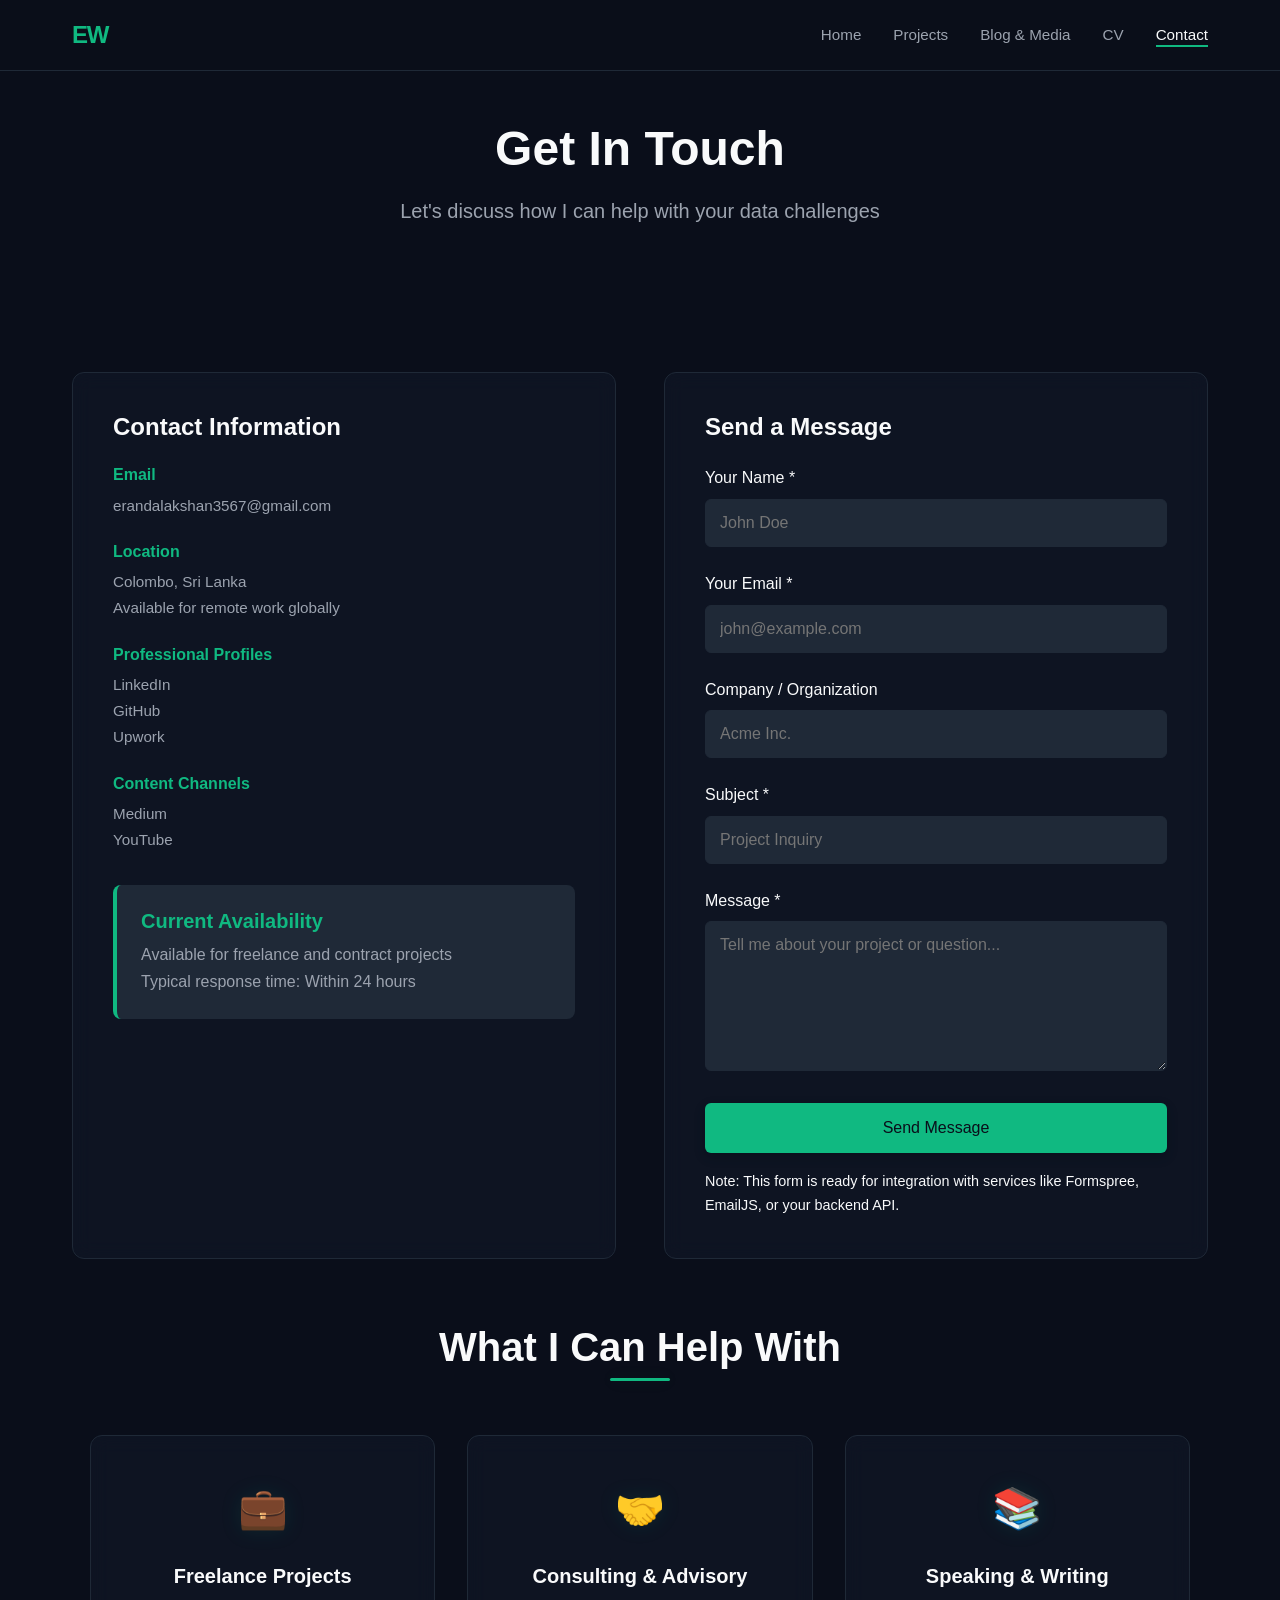
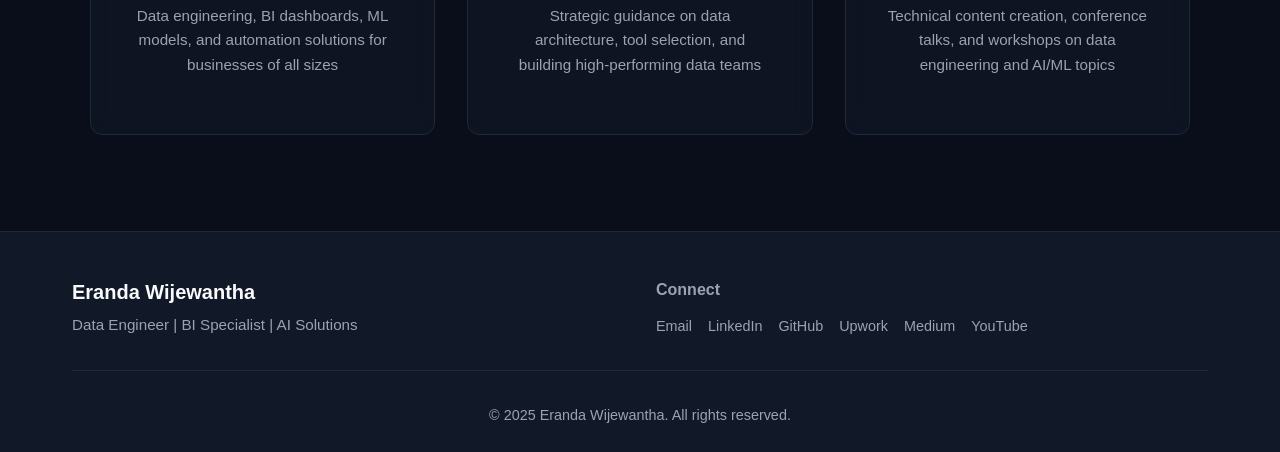
==== contact.html @ c05aec6f "Initial commit: Portfolio website" ====
<!DOCTYPE html>
<html lang="en">
<head>
    <meta charset="UTF-8">
    <meta name="viewport" content="width=device-width, initial-scale=1.0">
    <meta http-equiv="X-UA-Compatible" content="IE=edge">
    <meta name="description" content="Contact Eranda Wijewantha for Business Intelligence, Data Engineering and AI/ML consulting services">
    <meta name="keywords" content="Hire Data Engineer, BI Consultant, Freelance ML Developer">
    <meta name="author" content="Eranda Wijewantha">
    <meta http-equiv="Content-Security-Policy" content="default-src 'self'; style-src 'self' 'unsafe-inline' https://fonts.googleapis.com; font-src 'self' https://fonts.gstatic.com; img-src 'self' data: https:; script-src 'self';">
    <meta http-equiv="X-Content-Type-Options" content="nosniff">
    <meta name="referrer" content="strict-origin-when-cross-origin">

    <title>Eranda Wijewantha | Contact</title>

    <link rel="preconnect" href="https://fonts.googleapis.com">
    <link rel="preconnect" href="https://fonts.gstatic.com" crossorigin>
    <link href="https://fonts.googleapis.com/css2?family=Inter:wght@300;400;500;600;700&display=swap" rel="stylesheet">
    <link rel="stylesheet" href="assets/css/style.css">
    <link rel="icon" type="image/svg+xml" href="assets/images/favicon.svg">
</head>
<body>
    <nav class="navbar">
        <div class="container">
            <a href="index.html" class="logo">EW</a>
            <ul class="nav-menu">
                <li><a href="index.html" class="nav-link">Home</a></li>
                <li><a href="projects.html" class="nav-link">Projects</a></li>
                <li><a href="insights-media.html" class="nav-link">Blog & Media</a></li>
                <li><a href="cv.html" class="nav-link">CV</a></li>
                <li><a href="contact.html" class="nav-link active">Contact</a></li>
            </ul>
        </div>
    </nav>

    <div class="firefly-container">
        <div class="firefly"></div>
        <div class="firefly"></div>
        <div class="firefly"></div>
        <div class="firefly"></div>
        <div class="firefly"></div>
        <div class="firefly"></div>
        <div class="firefly"></div>
        <div class="firefly"></div>
    </div>

    <section class="page-header">
        <div class="container">
            <h1>Get In Touch</h1>
            <p>Let's discuss how I can help with your data challenges</p>
        </div>
    </section>

    <section class="contact-section">
        <div class="container">
            <div class="contact-grid">
                <div class="contact-info">
                    <h3>Contact Information</h3>

                    <div class="contact-item">
                        <h4>Email</h4>
                        <a href="mailto:your.email@example.com">erandalakshan3567@gmail.com</a>
                    </div>

                    <div class="contact-item">
                        <h4>Location</h4>
                        <p>Colombo, Sri Lanka</p>
                        <p class="text-secondary">Available for remote work globally</p>
                    </div>

                    <div class="contact-item">
                        <h4>Professional Profiles</h4>
                        <p><a href="https://www.linkedin.com/in/eranda-wijewantha/" target="_blank" rel="noopener noreferrer">LinkedIn</a></p>
                        <p><a href="https://github.com/erandawijewantha" target="_blank" rel="noopener noreferrer">GitHub</a></p>
                        <p><a href="https://upwork.com/freelancers/YOUR_UPWORK" target="_blank" rel="noopener noreferrer">Upwork</a></p>
                    </div>

                    <div class="contact-item">
                        <h4>Content Channels</h4>
                        <p><a href="https://medium.com/@erandalakshan3567" target="_blank" rel="noopener noreferrer">Medium</a></p>
                        <!-- <p><a href="https://YOUR_SUBSTACK.substack.com" target="_blank" rel="noopener noreferrer">Substack Newsletter</a></p> -->
                        <p><a href="https://www.youtube.com/@erandawi" target="_blank" rel="noopener noreferrer">YouTube</a></p>
                    </div>

                    <div class="availability">
                        <h4>Current Availability</h4>
                        <p>Available for freelance and contract projects</p>
                        <p class="text-secondary">Typical response time: Within 24 hours</p>
                    </div>
                </div>

                <div class="contact-form">
                    <h3>Send a Message</h3>
                    <form action="#" method="POST" id="contactForm">
                        <div class="form-group">
                            <label for="name">Your Name *</label>
                            <input type="text" id="name" name="name" required placeholder="John Doe">
                        </div>

                        <div class="form-group">
                            <label for="email">Your Email *</label>
                            <input type="email" id="email" name="email" required placeholder="john@example.com">
                        </div>

                        <div class="form-group">
                            <label for="company">Company / Organization</label>
                            <input type="text" id="company" name="company" placeholder="Acme Inc.">
                        </div>

                        <div class="form-group">
                            <label for="subject">Subject *</label>
                            <input type="text" id="subject" name="subject" required placeholder="Project Inquiry">
                        </div>

                        <div class="form-group">
                            <label for="message">Message *</label>
                            <textarea id="message" name="message" required placeholder="Tell me about your project or question..."></textarea>
                        </div>

                        <button type="submit" class="btn btn-primary form-submit">Send Message</button>
                    </form>
                    <p style="margin-top: 1rem; font-size: 0.9rem; color: var(--text-secondary);">
                        Note: This form is ready for integration with services like Formspree, EmailJS, or your backend API.
                    </p>
                </div>
            </div>

            <div style="margin-top: 4rem; text-align: center;">
                <h2 class="section-title">What I Can Help With</h2>
                <div class="services-grid">
                    <div class="service-card">
                        <div class="service-icon">💼</div>
                        <h3>Freelance Projects</h3>
                        <p>Data engineering, BI dashboards, ML models, and automation solutions for businesses of all sizes</p>
                    </div>
                    <div class="service-card">
                        <div class="service-icon">🤝</div>
                        <h3>Consulting & Advisory</h3>
                        <p>Strategic guidance on data architecture, tool selection, and building high-performing data teams</p>
                    </div>
                    <div class="service-card">
                        <div class="service-icon">📚</div>
                        <h3>Speaking & Writing</h3>
                        <p>Technical content creation, conference talks, and workshops on data engineering and AI/ML topics</p>
                    </div>
                </div>
            </div>
        </div>
    </section>

    <footer class="footer">
        <div class="container">
            <div class="footer-content">
                <div class="footer-section">
                    <h3>Eranda Wijewantha</h3>
                    <p>Data Engineer | BI Specialist | AI Solutions</p>
                </div>
                <div class="footer-section">
                    <h4>Connect</h4>
                    <div class="social-links">
                        <a href="mailto:your.email@example.com" rel="noopener noreferrer">Email</a>
                        <a href="https://linkedin.com/in/YOUR_LINKEDIN" target="_blank" rel="noopener noreferrer">LinkedIn</a>
                        <a href="https://github.com/YOUR_GITHUB" target="_blank" rel="noopener noreferrer">GitHub</a>
                        <a href="https://upwork.com/freelancers/YOUR_UPWORK" target="_blank" rel="noopener noreferrer">Upwork</a>
                        <a href="https://medium.com/@YOUR_MEDIUM" target="_blank" rel="noopener noreferrer">Medium</a>
                        <!-- <a href="https://YOUR_SUBSTACK.substack.com" target="_blank" rel="noopener noreferrer">Substack</a> -->
                        <a href="https://youtube.com/@YOUR_CHANNEL" target="_blank" rel="noopener noreferrer">YouTube</a>
                    </div>
                </div>
            </div>
            <div class="footer-bottom">
                <p>&copy; 2025 Eranda Wijewantha. All rights reserved.</p>
            </div>
        </div>
    </footer>
</body>
</html>
---- assets/css/style.css ----
/* ==========================================
   RESET & BASE STYLES
   ========================================== */

* {
    margin: 0;
    padding: 0;
    box-sizing: border-box;
}

:root {
    --bg-primary: #0A0E1A;
    --bg-card: #111827;
    --bg-elevated: #1F2937;
    --text-primary: #F9FAFB;
    --text-muted: #9CA3AF;
    --accent-primary: #10B981;
    --accent-secondary: #34D399;
    --border-subtle: #1F2937;
    --shadow-subtle: rgba(16, 185, 129, 0.1);
    --glass-bg: rgba(17, 24, 39, 0.7);
    --transition: all 0.3s cubic-bezier(0.4, 0, 0.2, 1);
}

html {
    scroll-behavior: smooth;
}

body {
    font-family: 'Inter', -apple-system, BlinkMacSystemFont, 'Segoe UI', sans-serif;
    background-color: var(--bg-primary);
    color: var(--text-primary);
    line-height: 1.6;
    font-size: 16px;
    overflow-x: hidden;
}

::selection {
    background-color: var(--accent-green);
    color: var(--bg-primary);
}

/* ==========================================
   TYPOGRAPHY
   ========================================== */

h1, h2, h3, h4, h5, h6 {
    font-weight: 600;
    line-height: 1.2;
    color: var(--text-primary);
}

h1 { font-size: 3rem; }
h2 { font-size: 2.25rem; }
h3 { font-size: 1.5rem; }
h4 { font-size: 1.25rem; }

p {
    color: var(--text-muted);
    line-height: 1.7;
}

a {
    color: var(--accent-primary);
    text-decoration: none;
    transition: var(--transition);
}

a:hover {
    color: var(--accent-secondary);
}

a:focus {
    outline: 2px solid var(--accent-primary);
    outline-offset: 2px;
}

/* ==========================================
   LAYOUT
   ========================================== */

.container {
    max-width: 1200px;
    margin: 0 auto;
    padding: 0 2rem;
}

section {
    padding: 6rem 0;
}

.text-center {
    text-align: center;
}

/* ==========================================
   NAVIGATION
   ========================================== */

.navbar {
    position: fixed;
    top: 0;
    left: 0;
    right: 0;
    background-color: rgba(11, 15, 26, 0.95);
    backdrop-filter: blur(10px);
    border-bottom: 1px solid var(--border-subtle);
    padding: 1rem 0;
    z-index: 1000;
}

.navbar .container {
    display: flex;
    justify-content: space-between;
    align-items: center;
}

.logo {
    font-size: 1.5rem;
    font-weight: 700;
    color: var(--accent-primary);
    letter-spacing: -0.05em;
}

.logo:hover {
    color: var(--accent-secondary);
}

.nav-menu {
    display: flex;
    list-style: none;
    gap: 2rem;
}

.nav-link {
    color: var(--text-muted);
    font-weight: 500;
    font-size: 0.95rem;
    position: relative;
}

.nav-link.active,
.nav-link:hover {
    color: var(--text-primary);
}

.nav-link::after {
    content: '';
    position: absolute;
    bottom: -4px;
    left: 0;
    width: 0;
    height: 2px;
    background-color: var(--accent-primary);
    transition: width 0.3s ease;
}

.nav-link:hover::after,
.nav-link.active::after {
    width: 100%;
}

/* ==========================================
   BUTTONS
   ========================================== */

.btn {
    display: inline-block;
    padding: 0.875rem 2rem;
    font-weight: 500;
    border-radius: 6px;
    transition: var(--transition);
    cursor: pointer;
    border: 2px solid transparent;
    font-size: 1rem;
}

.btn-primary {
    background-color: var(--accent-primary);
    color: var(--bg-primary);
    box-shadow: 0 4px 12px rgba(0, 0, 0, 0.2);
}

.btn-primary:hover {
    background-color: var(--accent-secondary);
    box-shadow: 0 6px 16px rgba(0, 0, 0, 0.25);
    transform: translateY(-2px);
}

.btn-secondary {
    background-color: transparent;
    border: 2px solid var(--accent-primary);
    color: var(--accent-primary);
}

.btn-secondary:hover {
    background-color: var(--accent-primary);
    color: var(--bg-primary);
    box-shadow: 0 4px 12px rgba(0, 0, 0, 0.2);
}

.btn-outline {
    background-color: transparent;
    border: 2px solid var(--border-subtle);
    color: var(--text-primary);
}

.btn-outline:hover {
    border-color: var(--accent-primary);
    color: var(--accent-primary);
    background-color: rgba(16, 185, 129, 0.05);
}

/* ==========================================
   FIREFLY ANIMATION
   ========================================== */

.firefly-container {
    position: fixed;
    top: 0;
    left: 0;
    width: 100%;
    height: 100%;
    pointer-events: none;
    z-index: 1;
    overflow: hidden;
}

.firefly {
    position: absolute;
    width: 4px;
    height: 4px;
    background-color: var(--accent-primary);
    border-radius: 50%;
    box-shadow: 0 0 8px var(--accent-primary);
    opacity: 0;
    animation: float 15s infinite ease-in-out;
}

.firefly:nth-child(1) {
    left: 10%;
    animation-delay: 0s;
    animation-duration: 12s;
}

.firefly:nth-child(2) {
    left: 30%;
    animation-delay: 2s;
    animation-duration: 15s;
}

.firefly:nth-child(3) {
    left: 50%;
    animation-delay: 4s;
    animation-duration: 18s;
}

.firefly:nth-child(4) {
    left: 70%;
    animation-delay: 1s;
    animation-duration: 14s;
}

.firefly:nth-child(5) {
    left: 90%;
    animation-delay: 3s;
    animation-duration: 16s;
}

.firefly:nth-child(6) {
    left: 20%;
    animation-delay: 5s;
    animation-duration: 13s;
}

.firefly:nth-child(7) {
    left: 60%;
    animation-delay: 6s;
    animation-duration: 17s;
}

.firefly:nth-child(8) {
    left: 80%;
    animation-delay: 7s;
    animation-duration: 19s;
}

@keyframes float {
    0%, 100% {
        transform: translateY(100vh) translateX(0);
        opacity: 0;
    }
    10% {
        opacity: 1;
    }
    90% {
        opacity: 1;
    }
    50% {
        transform: translateY(-10vh) translateX(80px);
        opacity: 0.9;
    }
}

/* ==========================================
   HERO SECTION
   ========================================== */

.hero {
    min-height: 100vh;
    display: flex;
    align-items: center;
    justify-content: center;
    position: relative;
    padding-top: 80px;
}

.hero-content {
    text-align: center;
    max-width: 900px;
    margin: 0 auto;
    z-index: 10;
}

.profile-photo {
    width: 120px;
    height: 120px;
    border-radius: 50%;
    border: 3px solid var(--accent-primary);
    box-shadow: 0 0 20px var(--shadow-subtle);
    object-fit: cover;
    transition: var(--transition);
    margin-bottom: 1.5rem;
}

.profile-photo:hover {
    transform: scale(1.05);
    box-shadow: 0 0 30px rgba(16, 185, 129, 0.25);
}

.hero-title {
    font-size: 4rem;
    font-weight: 700;
    margin-bottom: 1rem;
    color: var(--text-primary);
}

.hero-title span {
    color: var(--accent-primary);
}

.hero-subtitle {
    font-size: 1.5rem;
    color: var(--text-muted);
    margin-bottom: 1.5rem;
    font-weight: 400;
}

.hero-value-prop {
    font-size: 1.25rem;
    color: var(--text-primary);
    margin-bottom: 1rem;
    font-weight: 500;
}

.hero-experience {
    font-size: 1.1rem;
    color: var(--accent-primary);
    margin-bottom: 3rem;
    font-weight: 400;
}

.hero-tagline {
    font-size: 1.25rem;
    color: var(--accent-primary);
    margin-bottom: 3rem;
    font-style: italic;
    font-weight: 300;
}

.hero-cta {
    display: flex;
    gap: 1.5rem;
    justify-content: center;
    flex-wrap: wrap;
}

/* ==========================================
   SECTION TITLE
   ========================================== */

.section-title {
    text-align: center;
    margin-bottom: 4rem;
    font-size: 2.5rem;
    position: relative;
    display: inline-block;
    width: 100%;
}

.section-title::after {
    content: '';
    position: absolute;
    bottom: -10px;
    left: 50%;
    transform: translateX(-50%);
    width: 60px;
    height: 3px;
    background: var(--accent-primary);
    border-radius: 2px;
    box-shadow: 0 0 15px var(--shadow-subtle);
}

/* ==========================================
   SERVICES SECTION
   ========================================== */

.services {
    background-color: var(--bg-primary);
}

.services-grid {
    display: grid;
    grid-template-columns: repeat(3, 1fr);
    gap: 2rem;
    max-width: 1100px;
    margin: 0 auto;
    align-items: stretch;
}

@media (max-width: 768px) {
    .services-grid {
        grid-template-columns: 1fr;
    }
}

.service-card {
    background: var(--glass-bg);
    backdrop-filter: blur(10px);
    -webkit-backdrop-filter: blur(10px);
    padding: 2.5rem;
    border-radius: 12px;
    border: 1px solid var(--border-subtle);
    transition: var(--transition);
    display: flex;
    flex-direction: column;
    min-height: 300px;
}

.service-card:hover {
    transform: translateY(-5px);
    box-shadow: 0 8px 32px var(--shadow-subtle);
    border-color: var(--accent-primary);
}

.service-icon {
    font-size: 2.5rem;
    margin-bottom: 1.5rem;
    filter: drop-shadow(0 0 10px var(--shadow-subtle));
}

.service-card h3 {
    margin-bottom: 1rem;
    font-size: 1.25rem;
    color: var(--text-primary);
}

.service-card p {
    font-size: 0.95rem;
    line-height: 1.6;
    color: var(--text-muted);
}

/* ==========================================
   TECH STACK SECTION
   ========================================== */

.tech-stack {
    background-color: var(--bg-card);
}

.tech-grid {
    display: grid;
    grid-template-columns: repeat(auto-fit, minmax(120px, 1fr));
    gap: 1rem;
    max-width: 900px;
    margin: 0 auto;
}

.tech-item {
    background: var(--glass-bg);
    backdrop-filter: blur(10px);
    padding: 1rem;
    border-radius: 8px;
    text-align: center;
    font-weight: 500;
    border: 1px solid var(--border-subtle);
    transition: var(--transition);
    font-size: 0.9rem;
    color: var(--text-muted);
}

.tech-item:hover {
    border-color: var(--accent-primary);
    color: var(--accent-primary);
    box-shadow: 0 0 20px var(--shadow-subtle);
    transform: scale(1.05);
}

/* ==========================================
   PROJECTS SECTION
   ========================================== */

.featured-projects {
    background-color: var(--bg-primary);
}

.projects-grid {
    display: grid;
    grid-template-columns: repeat(auto-fit, minmax(320px, 1fr));
    gap: 2rem;
    margin-bottom: 3rem;
}

.project-card {
    background: var(--glass-bg);
    backdrop-filter: blur(10px);
    border: 1px solid var(--border-subtle);
    border-radius: 12px;
    padding: 2rem;
    transition: var(--transition);
    display: flex;
    flex-direction: column;
    height: 100%;
}

.project-card:hover {
    transform: translateY(-5px);
    box-shadow: 0 8px 32px var(--shadow-subtle);
    border-color: var(--accent-primary);
}

.project-card h3 {
    margin-bottom: 1rem;
    font-size: 1.5rem;
    color: var(--text-primary);
}

.project-description {
    margin-bottom: 1.5rem;
    min-height: 3em;
    color: var(--text-muted);
}

.project-tags {
    display: flex;
    flex-wrap: wrap;
    gap: 0.5rem;
    margin-bottom: 1.5rem;
}

.tag {
    background-color: var(--bg-elevated);
    color: var(--text-muted);
    padding: 0.4rem 0.8rem;
    border-radius: 4px;
    font-size: 0.85rem;
    border: 1px solid var(--border-subtle);
}

.project-links {
    display: flex;
    gap: 1rem;
    flex-wrap: wrap;
    margin-top: auto;
}

.project-link {
    color: var(--accent-primary);
    font-weight: 500;
    display: inline-flex;
    align-items: center;
    gap: 0.5rem;
    transition: var(--transition);
}

.project-link:hover {
    gap: 0.75rem;
    text-shadow: 0 0 10px var(--shadow-subtle);
}

/* ==========================================
   FOOTER
   ========================================== */

.footer {
    background-color: var(--bg-card);
    border-top: 1px solid var(--border-subtle);
    padding: 3rem 0 1.5rem;
}

.footer-content {
    display: grid;
    grid-template-columns: repeat(auto-fit, minmax(250px, 1fr));
    gap: 2rem;
    margin-bottom: 2rem;
}

.footer-section h3 {
    margin-bottom: 0.5rem;
    font-size: 1.25rem;
    color: var(--text-primary);
}

.footer-section h4 {
    margin-bottom: 1rem;
    color: var(--text-muted);
    font-size: 1rem;
}

.footer-section p {
    font-size: 0.95rem;
    color: var(--text-muted);
}

.social-links {
    display: flex;
    flex-wrap: wrap;
    gap: 1rem;
}

.social-links a {
    color: var(--text-muted);
    font-size: 0.9rem;
    transition: var(--transition);
}

.social-links a:hover {
    color: var(--accent-primary);
    text-shadow: 0 0 10px var(--shadow-subtle);
}

.footer-bottom {
    text-align: center;
    padding-top: 2rem;
    border-top: 1px solid var(--border-subtle);
}

.footer-bottom p {
    font-size: 0.9rem;
    color: var(--text-muted);
}

/* ==========================================
   ABOUT PAGE
   ========================================== */

.page-header {
    padding-top: 120px;
    padding-bottom: 3rem;
    text-align: center;
}

.page-header h1 {
    font-size: 3rem;
    margin-bottom: 1rem;
    color: var(--text-primary);
}

.page-header p {
    font-size: 1.25rem;
    max-width: 700px;
    margin: 0 auto;
    color: var(--text-muted);
}

.about-content {
    display: grid;
    grid-template-columns: 1fr 2fr;
    gap: 4rem;
    align-items: start;
}

.about-image {
    text-align: center;
}

.profile-image {
    width: 250px;
    height: 250px;
    border-radius: 50%;
    border: 3px solid var(--accent-primary);
    box-shadow: 0 0 30px var(--shadow-subtle);
    object-fit: cover;
    filter: grayscale(100%);
    transition: var(--transition);
}

.profile-image:hover {
    filter: grayscale(0%);
    box-shadow: 0 0 50px var(--shadow-subtle);
}

.about-text h2 {
    margin-bottom: 1.5rem;
    font-size: 2rem;
    color: var(--text-primary);
}

.about-text h3 {
    margin-top: 2.5rem;
    margin-bottom: 1rem;
    color: var(--accent-primary);
}

.about-text p {
    margin-bottom: 1.5rem;
    color: var(--text-muted);
}

.about-text ul {
    list-style: none;
    margin-bottom: 1.5rem;
}

.about-text ul li {
    padding: 0.5rem 0;
    padding-left: 1.5rem;
    position: relative;
    color: var(--text-muted);
}

.about-text ul li::before {
    content: '▹';
    position: absolute;
    left: 0;
    color: var(--accent-primary);
    font-weight: bold;
    text-shadow: 0 0 10px var(--shadow-subtle);
}

.timeline {
    margin-top: 3rem;
}

.timeline-item {
    padding-left: 2rem;
    border-left: 2px solid var(--border-subtle);
    margin-bottom: 2rem;
    position: relative;
}

.timeline-item::before {
    content: '';
    position: absolute;
    left: -6px;
    top: 0;
    width: 10px;
    height: 10px;
    background-color: var(--accent-primary);
    border-radius: 50%;
    box-shadow: 0 0 15px var(--accent-primary);
}

.timeline-item h4 {
    margin-bottom: 0.5rem;
    color: var(--text-primary);
}

.timeline-item .year {
    color: var(--accent-primary);
    font-size: 0.9rem;
    font-weight: 600;
}

/* ==========================================
   PROJECTS PAGE
   ========================================== */

.filter-buttons {
    display: flex;
    justify-content: center;
    gap: 1rem;
    margin-bottom: 3rem;
    flex-wrap: wrap;
}

.filter-btn {
    padding: 0.75rem 1.5rem;
    background: var(--glass-bg);
    backdrop-filter: blur(10px);
    color: var(--text-muted);
    border: 1px solid var(--border-subtle);
    border-radius: 6px;
    cursor: pointer;
    transition: var(--transition);
    font-weight: 500;
}

.filter-btn:hover,
.filter-btn.active {
    background-color: var(--accent-primary);
    color: var(--bg-primary);
    border-color: var(--accent-primary);
    box-shadow: 0 0 20px var(--shadow-subtle);
}

.project-detail {
    background: var(--glass-bg);
    backdrop-filter: blur(10px);
    border: 1px solid var(--border-subtle);
    border-radius: 12px;
    padding: 2.5rem;
    margin-bottom: 2rem;
}

.project-detail h3 {
    font-size: 2rem;
    margin-bottom: 1.5rem;
    color: var(--text-primary);
}

.project-detail h4 {
    color: var(--accent-primary);
    margin-top: 2rem;
    margin-bottom: 1rem;
}

.project-detail p {
    margin-bottom: 1rem;
    color: var(--text-muted);
}

.project-detail .project-tags {
    margin-top: 1.5rem;
}

.project-actions {
    margin-top: 2rem;
    display: flex;
    gap: 1rem;
}

/* ==========================================
   INSIGHTS & MEDIA PAGE
   ========================================== */

.insights-platform {
    background: var(--glass-bg);
    backdrop-filter: blur(10px);
    border: 1px solid var(--border-subtle);
    border-radius: 12px;
    padding: 2.5rem;
    margin-bottom: 2rem;
}

.insights-platform h3 {
    font-size: 1.75rem;
    margin-bottom: 1rem;
    color: var(--text-primary);
}

.insights-platform p {
    margin-bottom: 1.5rem;
    color: var(--text-muted);
}

/* Legacy support */
.writing-platform {
    background: var(--glass-bg);
    backdrop-filter: blur(10px);
    border: 1px solid var(--border-subtle);
    border-radius: 12px;
    padding: 2.5rem;
    margin-bottom: 2rem;
}

.writing-platform h3 {
    font-size: 1.75rem;
    margin-bottom: 1rem;
    color: var(--text-primary);
}

.writing-platform p {
    margin-bottom: 1.5rem;
    color: var(--text-muted);
}

.video-grid {
    display: grid;
    grid-template-columns: repeat(auto-fit, minmax(300px, 1fr));
    gap: 2rem;
    margin-top: 1.5rem;
}

.video-item {
    background-color: var(--bg-elevated);
    border-radius: 8px;
    overflow: hidden;
    border: 1px solid var(--border-subtle);
    transition: var(--transition);
}

.video-item:hover {
    border-color: var(--accent-primary);
    box-shadow: 0 0 20px var(--shadow-subtle);
}

.video-placeholder {
    width: 100%;
    aspect-ratio: 16 / 9;
    background: linear-gradient(135deg, var(--bg-primary), var(--bg-elevated));
    display: flex;
    align-items: center;
    justify-content: center;
    color: var(--accent-primary);
    font-size: 3rem;
}

.video-info {
    padding: 1rem;
}

.video-info h4 {
    margin-bottom: 0.5rem;
    font-size: 1rem;
    color: var(--text-primary);
}

.video-info p {
    font-size: 0.85rem;
    color: var(--text-muted);
}

/* ==========================================
   CV PAGE
   ========================================== */

.cv-header {
    text-align: center;
    margin-bottom: 3rem;
}

.cv-download {
    margin-top: 1.5rem;
}

.cv-section {
    background: var(--glass-bg);
    backdrop-filter: blur(10px);
    border: 1px solid var(--border-subtle);
    border-radius: 12px;
    padding: 2.5rem;
    margin-bottom: 2rem;
}

.cv-section h2 {
    font-size: 1.75rem;
    margin-bottom: 2rem;
    color: var(--accent-primary);
}

.cv-item {
    margin-bottom: 2rem;
    padding-bottom: 2rem;
    border-bottom: 1px solid var(--border-subtle);
}

.cv-item:last-child {
    border-bottom: none;
    margin-bottom: 0;
    padding-bottom: 0;
}

.cv-item h3 {
    font-size: 1.25rem;
    margin-bottom: 0.5rem;
    color: var(--text-primary);
}

.cv-item .position {
    color: var(--accent-primary);
    font-weight: 500;
    margin-bottom: 0.5rem;
}

.cv-item .duration {
    color: var(--text-muted);
    font-size: 0.9rem;
    margin-bottom: 1rem;
}

.cv-item ul {
    list-style: none;
    margin-top: 1rem;
}

.cv-item ul li {
    padding: 0.25rem 0;
    padding-left: 1.5rem;
    position: relative;
    color: var(--text-muted);
}

.cv-item ul li::before {
    content: '▹';
    position: absolute;
    left: 0;
    color: var(--accent-primary);
}

.skills-grid {
    display: grid;
    grid-template-columns: repeat(auto-fit, minmax(200px, 1fr));
    gap: 1.5rem;
}

.skill-category h4 {
    color: var(--accent-primary);
    margin-bottom: 0.75rem;
    font-size: 1rem;
}

.skill-category ul {
    list-style: none;
}

.skill-category ul li {
    padding: 0.4rem 0;
    color: var(--text-muted);
    font-size: 0.95rem;
}

/* ==========================================
   CONTACT PAGE
   ========================================== */

.contact-grid {
    display: grid;
    grid-template-columns: 1fr 1fr;
    gap: 3rem;
}

.contact-info {
    background: var(--glass-bg);
    backdrop-filter: blur(10px);
    border: 1px solid var(--border-subtle);
    border-radius: 12px;
    padding: 2.5rem;
}

.contact-info h3 {
    margin-bottom: 1.5rem;
    font-size: 1.5rem;
    color: var(--text-primary);
}

.contact-item {
    margin-bottom: 1.5rem;
}

.contact-item h4 {
    color: var(--accent-primary);
    margin-bottom: 0.5rem;
    font-size: 1rem;
}

.contact-item p,
.contact-item a {
    color: var(--text-muted);
    font-size: 0.95rem;
}

.availability {
    margin-top: 2rem;
    padding: 1.5rem;
    background-color: var(--bg-elevated);
    border-radius: 8px;
    border-left: 4px solid var(--accent-primary);
}

.availability h4 {
    color: var(--accent-primary);
    margin-bottom: 0.5rem;
}

.contact-form {
    background: var(--glass-bg);
    backdrop-filter: blur(10px);
    border: 1px solid var(--border-subtle);
    border-radius: 12px;
    padding: 2.5rem;
}

.contact-form h3 {
    margin-bottom: 1.5rem;
    font-size: 1.5rem;
    color: var(--text-primary);
}

.form-group {
    margin-bottom: 1.5rem;
}

.form-group label {
    display: block;
    margin-bottom: 0.5rem;
    color: var(--text-primary);
    font-weight: 500;
}

.form-group input,
.form-group textarea {
    width: 100%;
    padding: 0.875rem;
    background-color: var(--bg-elevated);
    border: 1px solid var(--border-subtle);
    border-radius: 6px;
    color: var(--text-primary);
    font-family: inherit;
    font-size: 1rem;
    transition: var(--transition);
}

.form-group input:focus,
.form-group textarea:focus {
    outline: none;
    border-color: var(--accent-primary);
    box-shadow: 0 0 0 3px var(--shadow-subtle);
}

.form-group textarea {
    resize: vertical;
    min-height: 150px;
}

.form-submit {
    width: 100%;
}

/* ==========================================
   RESPONSIVE DESIGN
   ========================================== */

@media (max-width: 768px) {
    h1 { font-size: 2rem; }
    h2 { font-size: 1.75rem; }

    .container {
        padding: 0 1.5rem;
    }

    section {
        padding: 4rem 0;
    }

    .nav-menu {
        flex-direction: column;
        position: fixed;
        top: 70px;
        right: -100%;
        background: var(--glass-bg);
        backdrop-filter: blur(10px);
        width: 200px;
        padding: 2rem;
        border-radius: 8px;
        gap: 1rem;
        transition: right 0.3s ease;
        border: 1px solid var(--border-subtle);
    }

    .hero-title {
        font-size: 2.5rem;
    }

    .hero-subtitle {
        font-size: 1.25rem;
    }

    .hero-value-prop {
        font-size: 1.1rem;
    }

    .hero-experience {
        font-size: 1rem;
    }

    .hero-tagline {
        font-size: 1rem;
    }

    .hero-cta {
        flex-direction: column;
        align-items: center;
    }

    .btn {
        width: 100%;
        max-width: 300px;
        text-align: center;
    }

    .services-grid {
        grid-template-columns: 1fr;
    }

    .projects-grid {
        grid-template-columns: 1fr;
    }

    .about-content {
        grid-template-columns: 1fr;
        gap: 2rem;
    }

    .contact-grid {
        grid-template-columns: 1fr;
        gap: 2rem;
    }

    .page-header h1 {
        font-size: 2rem;
    }

    .page-header p {
        font-size: 1rem;
    }
}

@media (max-width: 480px) {
    .tech-grid {
        grid-template-columns: repeat(2, 1fr);
    }

    .filter-buttons {
        flex-direction: column;
    }

    .filter-btn {
        width: 100%;
    }
}

/* ==========================================
   ACCESSIBILITY
   ========================================== */

.sr-only {
    position: absolute;
    width: 1px;
    height: 1px;
    padding: 0;
    margin: -1px;
    overflow: hidden;
    clip: rect(0, 0, 0, 0);
    white-space: nowrap;
    border-width: 0;
}

@media (prefers-reduced-motion: reduce) {
    *,
    *::before,
    *::after {
        animation-duration: 0.01ms !important;
        animation-iteration-count: 1 !important;
        transition-duration: 0.01ms !important;
    }
}

/* ==========================================
   UTILITY CLASSES
   ========================================== */

.glow-text {
    text-shadow: 0 0 20px var(--shadow-subtle);
}

.impact-number {
    color: var(--accent-primary);
    font-weight: 700;
    font-size: 1.1em;
}

/* ==========================================
   ANIMATIONS
   ========================================== */

@keyframes fadeIn {
    from {
        opacity: 0;
        transform: translateY(20px);
    }
    to {
        opacity: 1;
        transform: translateY(0);
    }
}
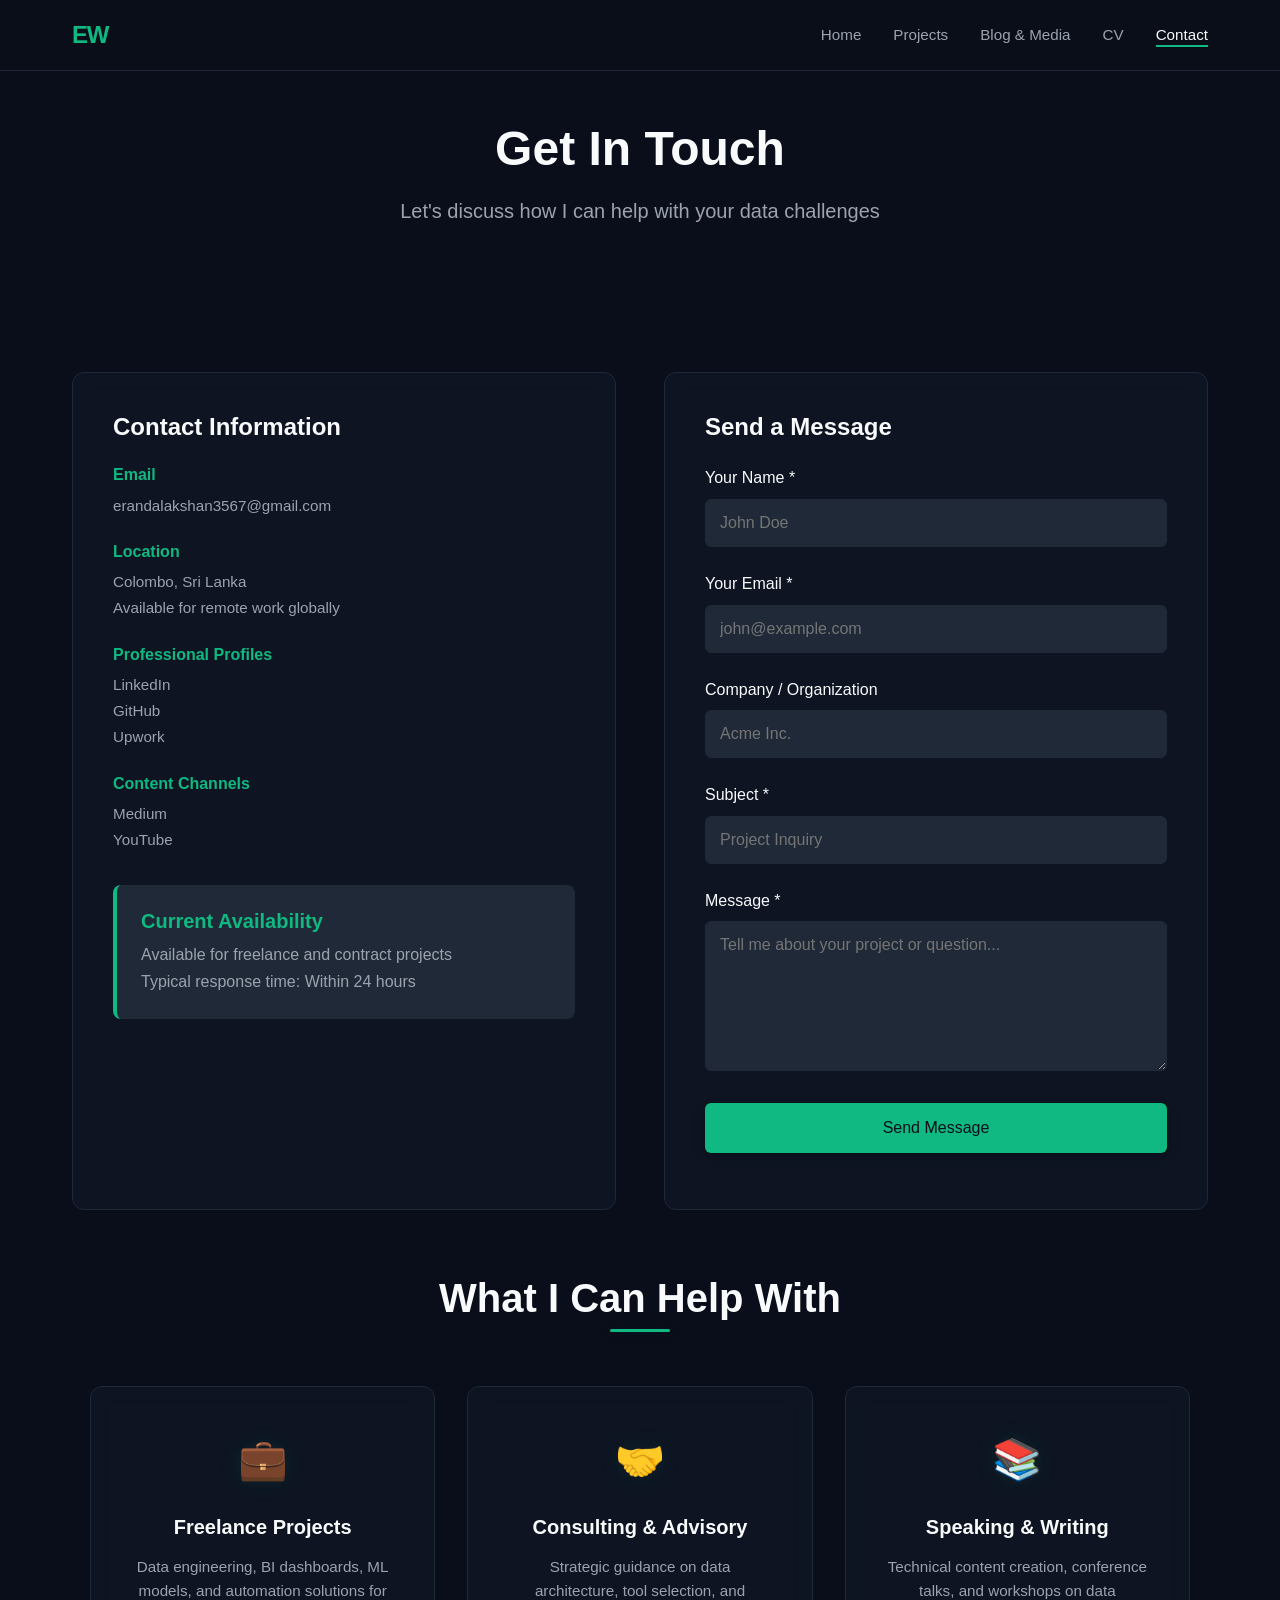
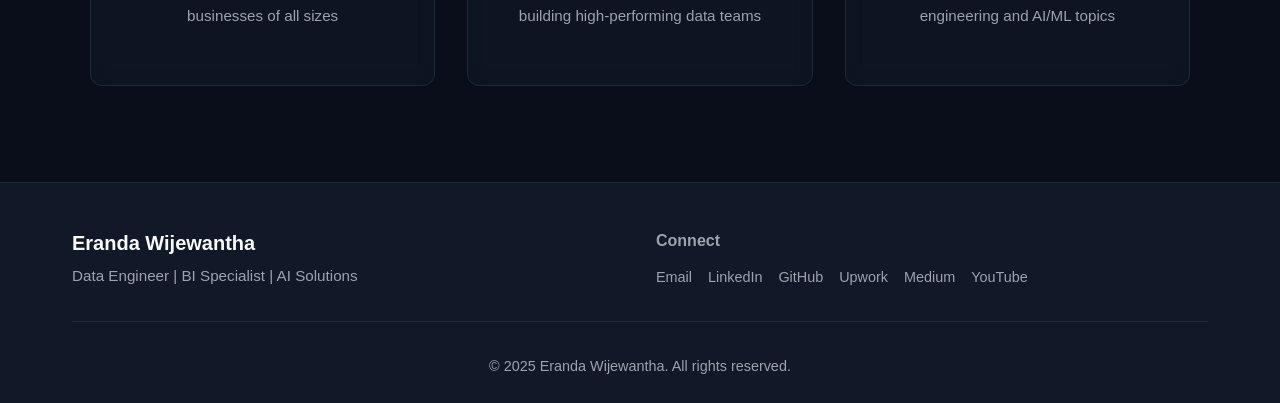
==== commit 3033d307: "Fix blog links and add contact form functionality" ====
--- a/contact.html
+++ b/contact.html
@@ -7,7 +7,7 @@
     <meta name="description" content="Contact Eranda Wijewantha for Business Intelligence, Data Engineering and AI/ML consulting services">
     <meta name="keywords" content="Hire Data Engineer, BI Consultant, Freelance ML Developer">
     <meta name="author" content="Eranda Wijewantha">
-    <meta http-equiv="Content-Security-Policy" content="default-src 'self'; style-src 'self' 'unsafe-inline' https://fonts.googleapis.com; font-src 'self' https://fonts.gstatic.com; img-src 'self' data: https:; script-src 'self';">
+    <meta http-equiv="Content-Security-Policy" content="default-src 'self'; style-src 'self' 'unsafe-inline' https://fonts.googleapis.com; font-src 'self' https://fonts.gstatic.com; img-src 'self' data: https:; script-src 'self'; form-action 'self' https://api.web3forms.com; connect-src 'self' https://api.web3forms.com;">
     <meta http-equiv="X-Content-Type-Options" content="nosniff">
     <meta name="referrer" content="strict-origin-when-cross-origin">
 
@@ -18,6 +18,7 @@
     <link href="https://fonts.googleapis.com/css2?family=Inter:wght@300;400;500;600;700&display=swap" rel="stylesheet">
     <link rel="stylesheet" href="assets/css/style.css">
     <link rel="icon" type="image/svg+xml" href="assets/images/favicon.svg">
+    <script defer src="assets/js/contact-form.js"></script>
 </head>
 <body>
     <nav class="navbar">
@@ -91,7 +92,16 @@
 
                 <div class="contact-form">
                     <h3>Send a Message</h3>
-                    <form action="#" method="POST" id="contactForm">
+                    <form action="https://api.web3forms.com/submit" method="POST" id="contactForm">
+                        <!-- Replace YOUR_ACCESS_KEY with your Web3Forms Access Key -->
+                        <input type="hidden" name="access_key" value="651d6297-3871-42bb-998d-3a1217c4fbda">
+
+                        <!-- Redirect to thank you page after submission -->
+                        <input type="hidden" name="redirect" value="https://erandawijewantha.github.io/portfolio-website/contact.html">
+
+                        <!-- Your email to receive submissions -->
+                        <input type="hidden" name="from_name" value="Portfolio Contact Form">
+
                         <div class="form-group">
                             <label for="name">Your Name *</label>
                             <input type="text" id="name" name="name" required placeholder="John Doe">
@@ -119,9 +129,7 @@
 
                         <button type="submit" class="btn btn-primary form-submit">Send Message</button>
                     </form>
-                    <p style="margin-top: 1rem; font-size: 0.9rem; color: var(--text-secondary);">
-                        Note: This form is ready for integration with services like Formspree, EmailJS, or your backend API.
-                    </p>
+                    <p id="formStatus" style="margin-top: 1rem; font-size: 0.9rem; color: var(--text-secondary);"></p>
                 </div>
             </div>
 
